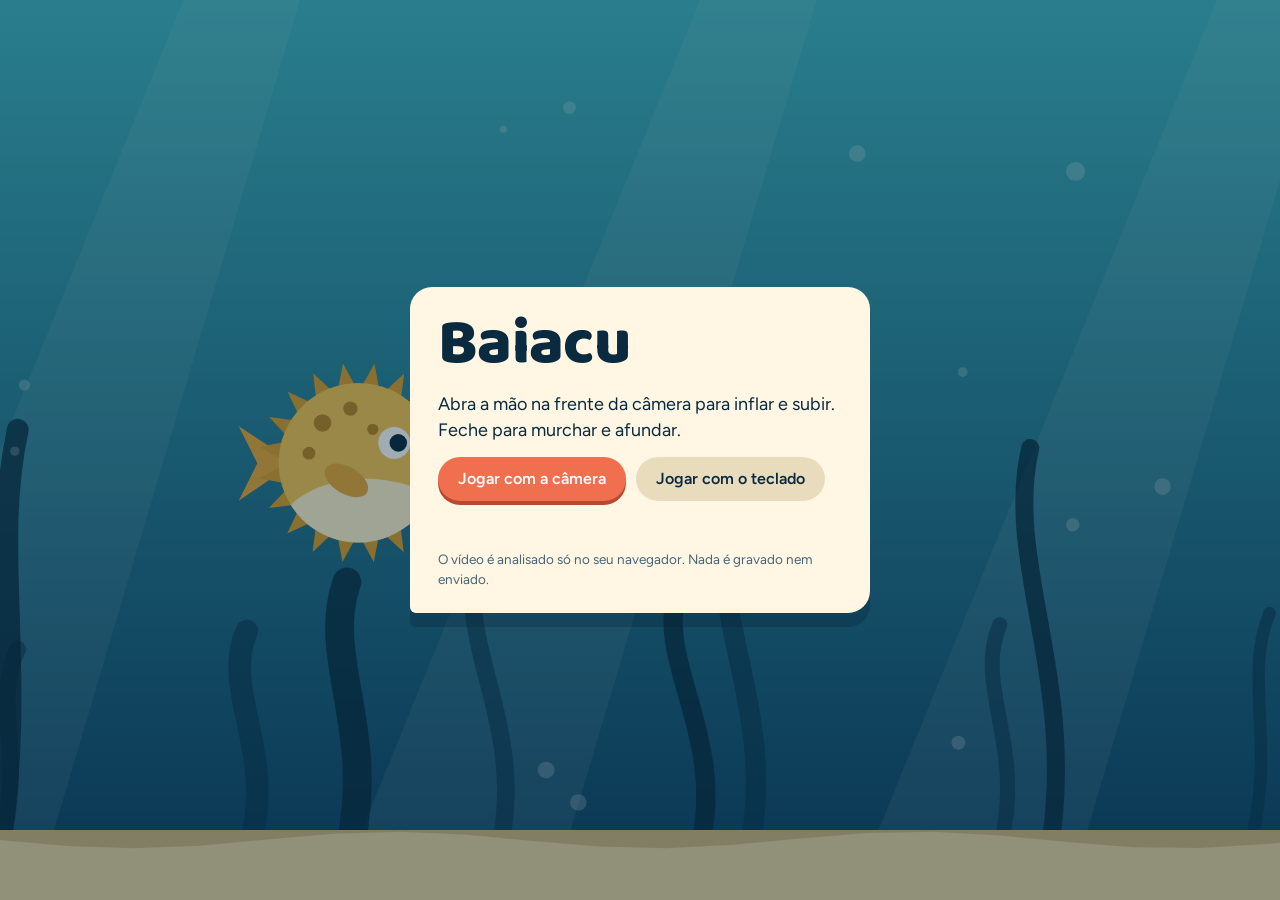
==== baiacu/index.html @ 3c00536a "primeiro commit" ====
<!doctype html>
<html lang="pt-BR">
<head>
<meta charset="utf-8">
<meta name="viewport" content="width=device-width, initial-scale=1">
<title>Baiacu</title>
<link rel="preconnect" href="https://fonts.googleapis.com">
<link rel="stylesheet" href="https://fonts.googleapis.com/css2?family=Baloo+2:wght@600;800&family=Figtree:wght@400;600&display=swap">
<link rel="stylesheet" href="style.css">
</head>
<body>
<div id="stage">
  <canvas id="game" aria-label="Jogo Baiacu"></canvas>

  <button id="pauseBtn" hidden aria-label="Pausar">Pausar</button>

  <div id="cam" hidden>
    <div id="camBox">
      <video id="video" playsinline muted></video>
      <canvas id="camOverlay" width="380" height="285"></canvas>
    </div>
    <div id="camInfo"><span>Abertura</span><div class="bar"><i id="camBar"></i></div><span id="camPct">0%</span></div>
  </div>

  <section id="tutorial" hidden aria-live="polite">
    <div id="tutGesture">
      <div id="tutStep" class="eyebrow">Passo 1 de 4</div>
      <h2 id="tutTitle">Mostre a mão para a câmera</h2>
      <p id="tutHint"></p>
      <p id="tutWarn" hidden>Não estou vendo a mão. Traga ela de volta para a frente da câmera.</p>
    </div>
    <div id="tutFinal" hidden>
      <div class="eyebrow">Pronto</div>
      <h2>Antes de mergulhar</h2>
      <ul>
        <li>Desvie dos corais. Nas <b>fendas estreitas</b> (rosa) o baiacu inflado não passa.</li>
        <li>Pegue as pérolas para ganhar pontos.</li>
        <li>Você tem 3 vidas.</li>
        <li id="tutPauseTip">Se a mão sair da câmera, o jogo pausa sozinho.</li>
      </ul>
    </div>
    <div class="bar" id="tutBarWrap"><i id="tutBar"></i></div>
    <div class="tut-foot">
      <button class="link" id="tutSkip">Pular tutorial</button>
      <button class="primary" id="tutGo" hidden>Começar</button>
    </div>
  </section>

  <section class="screen" id="screenStart">
    <div class="card">
      <h1>Baiacu</h1>
      <p class="lede">Abra a mão na frente da câmera para inflar e subir. Feche para murchar e afundar.</p>
      <div class="row">
        <button class="primary" id="btnCam">Jogar com a câmera</button>
        <button id="btnKeys">Jogar com o teclado</button>
      </div>
      <p class="status" id="startStatus" role="status"></p>
      <p class="fine">O vídeo é analisado só no seu navegador. Nada é gravado nem enviado.</p>
    </div>
  </section>

  <section class="screen" id="screenPause" hidden>
    <div class="card">
      <h2 id="pauseTitle">Cadê a mão?</h2>
      <p id="pauseText">Mostre a mão para a câmera para continuar.</p>
      <div class="row">
        <button class="primary" id="btnResume">Continuar</button>
        <button id="btnToKeys">Trocar para o teclado</button>
      </div>
    </div>
  </section>

  <section class="screen" id="screenOver" hidden>
    <div class="card">
      <h2>Fim de jogo</h2>
      <div class="score-line">
        <div><b id="overScore">0</b><span>Pontos</span></div>
        <div><b id="overBest">0</b><span>Recorde da sessão</span></div>
      </div>
      <div class="row">
        <button class="primary" id="btnAgain">Jogar de novo</button>
        <button id="btnTutAgain">Rever tutorial</button>
      </div>
    </div>
  </section>
</div>

<script src="game.js"></script>
</body>
</html>
---- baiacu/style.css ----
/* Layout: o canvas ocupa a janela inteira; cartões de papel flutuam sobre a água. */
:root {
  color-scheme: dark;
  --agua-raso: #3fb6c2;
  --agua-fundo: #0c3f63;
  --areia: #e7d3a1;
  --papel: #fff7e3;
  --tinta: #0a2a40;
  --tinta-suave: #47657a;
  --coral: #ef6f4f;
  --baiacu: #f4c653;
  --foco: #ffe08a;
  --display: "Baloo 2", "Trebuchet MS", system-ui, sans-serif;
  --texto: "Figtree", "Segoe UI", system-ui, sans-serif;
}
* { box-sizing: border-box; }
html, body { height: 100%; margin: 0; }
body {
  background: var(--agua-fundo);
  color: var(--tinta);
  font-family: var(--texto);
  font-size: 16px;
  line-height: 1.45;
  overflow: hidden;
}
[hidden] { display: none !important; }

#stage {
  position: fixed; inset: 0;
  display: grid; place-items: center;
  background: linear-gradient(var(--agua-raso) 0 50%, #cdb67f 50% 100%);
  touch-action: none; user-select: none;
}
#game { display: block; }

/* ---------- cartões ---------- */
.screen {
  position: absolute; inset: 0;
  display: grid; place-items: center;
  padding: 16px;
  background: rgba(6, 34, 54, .38);
}
.card {
  width: min(460px, 100%);
  background: var(--papel);
  border-radius: 22px 22px 22px 6px;
  padding: 26px 28px 24px;
  box-shadow: 0 14px 0 rgba(6, 34, 54, .28);
  display: flex; flex-direction: column; gap: 14px;
}
.card h1, .card h2 {
  font-family: var(--display); font-weight: 800; line-height: 1;
  margin: 0; text-wrap: balance;
}
.card h1 { font-size: clamp(44px, 9vw, 64px); letter-spacing: -.01em; }
.card h2 { font-size: 32px; }
.card p { margin: 0; }
.lede { font-size: 18px; }
.fine { font-size: 13.5px; color: var(--tinta-suave); }
.status { font-size: 14.5px; font-weight: 600; color: #a13a1e; min-height: 1.45em; }
.status.ok { color: var(--tinta-suave); }
.row { display: flex; flex-wrap: wrap; gap: 10px; }

button {
  font: 600 16px/1 var(--texto);
  border: 0; border-radius: 999px;
  padding: 14px 20px; cursor: pointer;
  color: var(--tinta); background: #e9dcbd;
}
button.primary { background: var(--coral); color: #fff; box-shadow: 0 4px 0 #b6492f; }
button.primary:active { transform: translateY(2px); box-shadow: 0 2px 0 #b6492f; }
button.link { background: none; padding: 6px 2px; text-decoration: underline; color: var(--tinta-suave); }
button:disabled { opacity: .55; cursor: progress; }
button:focus-visible { outline: 3px solid var(--foco); outline-offset: 3px; }

.score-line { display: flex; gap: 28px; font-family: var(--display); }
.score-line div { display: flex; flex-direction: column; }
.score-line b { font-size: 46px; line-height: 1; font-weight: 800; font-variant-numeric: tabular-nums; }
.score-line span { font: 600 12px var(--texto); letter-spacing: .08em; text-transform: uppercase; color: var(--tinta-suave); }

/* ---------- tutorial ---------- */
#tutorial {
  position: absolute; right: 16px; top: 16px;
  width: min(400px, calc(100% - 32px));
  background: var(--papel);
  border-radius: 18px 18px 18px 6px;
  padding: 16px 20px 16px;
  box-shadow: 0 8px 0 rgba(6, 34, 54, .25);
  display: flex; flex-direction: column; gap: 8px;
}
.eyebrow { font: 600 12px var(--texto); letter-spacing: .08em; text-transform: uppercase; color: var(--tinta-suave); }
#tutorial h2 { font: 800 26px/1.05 var(--display); margin: 2px 0 6px; }
#tutWarn { margin: 0; font-weight: 600; color: #a13a1e; }
#tutHint { margin: 0; }
.bar { height: 10px; border-radius: 99px; background: #e4d6b3; overflow: hidden; }
.bar i { display: block; height: 100%; width: 0; background: var(--coral); border-radius: 99px; }
#tutFinal ul { margin: 0; padding-left: 20px; display: flex; flex-direction: column; gap: 4px; }
.tut-foot { display: flex; justify-content: space-between; align-items: center; gap: 10px; }

/* ---------- câmera ---------- */
#cam {
  position: absolute; right: 16px; bottom: 16px;
  width: clamp(120px, 20vw, 190px);
  display: flex; flex-direction: column; gap: 6px;
  pointer-events: none; z-index: 5;   /* fica acima das telas, para a pessoa se ver ao voltar com a mão */
}
#camBox {
  position: relative; aspect-ratio: 4 / 3;
  border-radius: 14px; overflow: hidden;
  border: 3px solid var(--papel); background: #06263a;
}
#camBox.lost { border-color: var(--coral); }
#video, #camOverlay {
  position: absolute; inset: 0; width: 100%; height: 100%;
  object-fit: cover; transform: scaleX(-1);
}
#camInfo {
  display: flex; align-items: center; gap: 8px;
  font: 600 12px var(--texto); color: var(--papel);
  background: rgba(6, 34, 54, .78); border-radius: 99px; padding: 5px 10px;
}
#camInfo .bar { flex: 1; height: 8px; background: rgba(255,247,227,.3); }
#camInfo .bar i { background: var(--baiacu); }
#camPct { min-width: 4ch; text-align: right; font-variant-numeric: tabular-nums; }

#pauseBtn {
  position: absolute; right: 16px; top: 16px;
  padding: 10px 14px; background: rgba(255,247,227,.9);
}
@media (prefers-reduced-motion: reduce) { * { animation: none !important; transition: none !important; } }
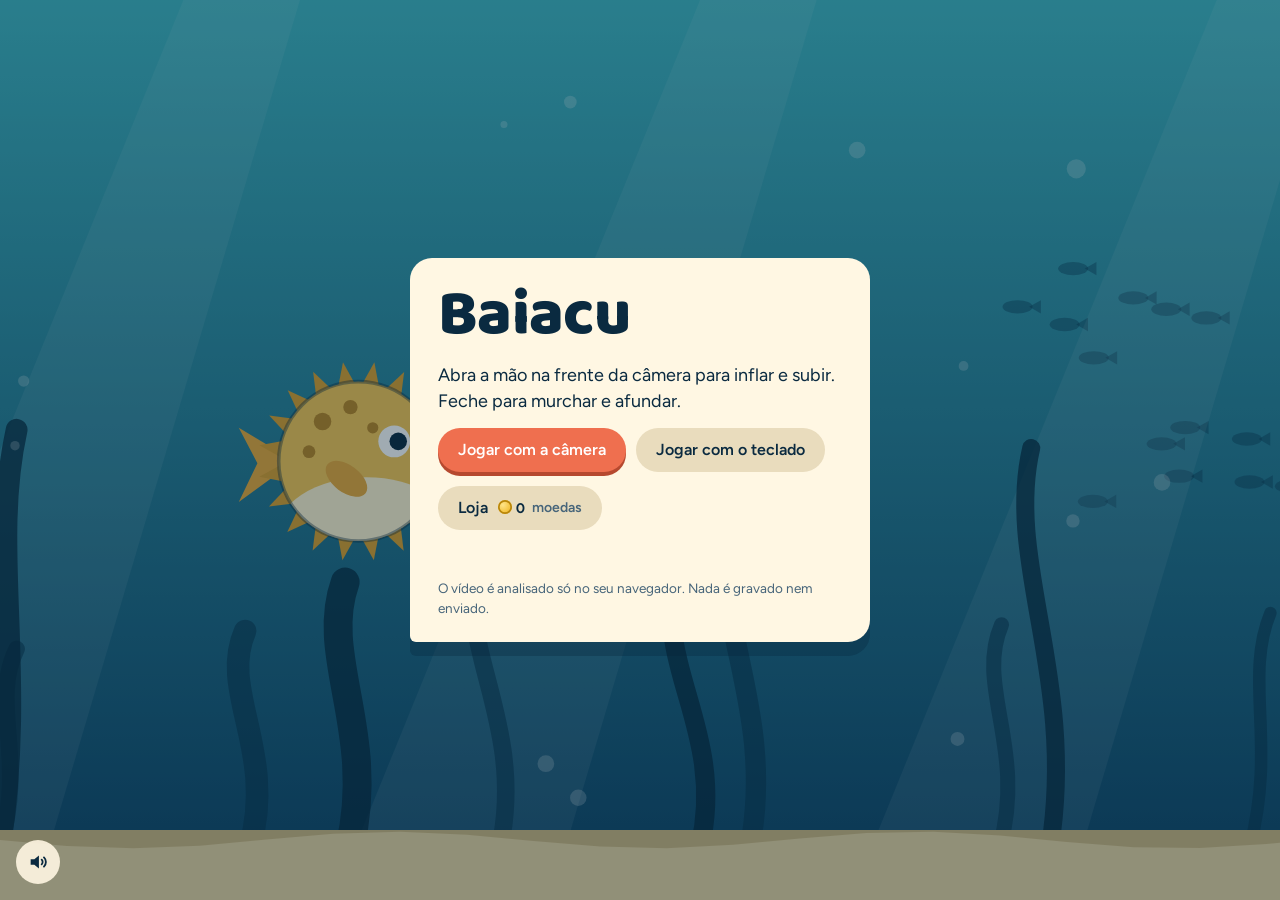
==== commit 1c990ed4: "loja" ====
--- a/baiacu/index.html
+++ b/baiacu/index.html
@@ -13,6 +13,18 @@
   <canvas id="game" aria-label="Jogo Baiacu"></canvas>
 
   <button id="pauseBtn" hidden aria-label="Pausar">Pausar</button>
+
+  <button id="soundBtn" aria-pressed="true" aria-label="Desligar o som">
+    <svg viewBox="0 0 24 24" width="22" height="22" aria-hidden="true">
+      <path d="M4 9h4l5-4v14l-5-4H4z" fill="currentColor"/>
+      <g class="on" fill="none" stroke="currentColor" stroke-width="2" stroke-linecap="round">
+        <path d="M16 9.5a3.5 3.5 0 0 1 0 5"/><path d="M18.5 7a7 7 0 0 1 0 10"/>
+      </g>
+      <g class="off" fill="none" stroke="currentColor" stroke-width="2" stroke-linecap="round">
+        <path d="M16 9.5l5 5M21 9.5l-5 5"/>
+      </g>
+    </svg>
+  </button>
 
   <div id="cam" hidden>
     <div id="camBox">
@@ -54,6 +66,7 @@
         <button class="primary" id="btnCam">Jogar com a câmera</button>
         <button id="btnKeys">Jogar com o teclado</button>
       </div>
+      <button class="shop-open" id="btnShopStart">Loja <span class="wallet"><i class="coin" aria-hidden="true"></i><b id="startCoins">0</b> moedas</span></button>
       <p class="status" id="startStatus" role="status"></p>
       <p class="fine">O vídeo é analisado só no seu navegador. Nada é gravado nem enviado.</p>
     </div>
@@ -73,18 +86,50 @@
   <section class="screen" id="screenOver" hidden>
     <div class="card">
       <h2>Fim de jogo</h2>
+      <p class="badge" id="overRecord" hidden>Novo recorde!</p>
       <div class="score-line">
         <div><b id="overScore">0</b><span>Pontos</span></div>
-        <div><b id="overBest">0</b><span>Recorde da sessão</span></div>
+        <div class="best"><b id="overBest">0</b><span>Recorde</span></div>
       </div>
+      <dl class="earnings">
+        <div><dt>Das pérolas</dt><dd><i class="coin" aria-hidden="true"></i><span id="overPearlCoins">+0</span></dd></div>
+        <div><dt>Da pontuação</dt><dd><i class="coin" aria-hidden="true"></i><span id="overScoreCoins">+0</span></dd></div>
+        <div class="total"><dt>Saldo</dt><dd><i class="coin" aria-hidden="true"></i><span id="overCoins">0</span></dd></div>
+      </dl>
       <div class="row">
         <button class="primary" id="btnAgain">Jogar de novo</button>
         <button id="btnTutAgain">Rever tutorial</button>
+        <button id="btnShopOver">Loja</button>
+      </div>
+    </div>
+  </section>
+
+  <section class="screen" id="screenShop" hidden aria-labelledby="shopTitle">
+    <div class="card shop">
+      <div class="shop-head">
+        <h2 id="shopTitle">Loja</h2>
+        <span class="wallet" aria-live="polite"><i class="coin" aria-hidden="true"></i><b id="shopCoins">0</b> moedas</span>
+      </div>
+      <div class="shop-body">
+        <canvas id="shopPreview" width="220" height="220" role="img" aria-label="Seu baiacu com o que está equipado"></canvas>
+        <div class="shop-main">
+          <div class="tabs" id="shopTabs" role="tablist" aria-label="Categorias">
+            <button role="tab" id="tabCores" aria-selected="true" aria-controls="shopList">Cores</button>
+            <button role="tab" id="tabRoupas" aria-selected="false" aria-controls="shopList" tabindex="-1">Roupas</button>
+          </div>
+          <div id="shopList" role="tabpanel" aria-label="Itens"></div>
+        </div>
+      </div>
+      <div class="shop-foot">
+        <span class="fine">Pérola: 1 moeda na hora. Fim de partida: 10 pontos viram 5 moedas.</span>
+        <button id="shopBack">Voltar</button>
       </div>
     </div>
   </section>
 </div>
 
+<script src="audio.js"></script>
+<script src="loja.js"></script>
 <script src="game.js"></script>
 </body>
 </html>
--- a/baiacu/style.css
+++ b/baiacu/style.css
@@ -77,6 +77,13 @@
 .score-line div { display: flex; flex-direction: column; }
 .score-line b { font-size: 46px; line-height: 1; font-weight: 800; font-variant-numeric: tabular-nums; }
 .score-line span { font: 600 12px var(--texto); letter-spacing: .08em; text-transform: uppercase; color: var(--tinta-suave); }
+#screenOver.record .best b { color: var(--coral); }
+.badge {
+  align-self: flex-start;
+  font: 800 15px/1 var(--display); letter-spacing: .02em;
+  padding: 7px 12px 5px; border-radius: 99px;
+  background: var(--baiacu); color: var(--tinta);
+}
 
 /* ---------- tutorial ---------- */
 #tutorial {
@@ -127,4 +134,77 @@
   position: absolute; right: 16px; top: 16px;
   padding: 10px 14px; background: rgba(255,247,227,.9);
 }
+/* ---------- moedas ---------- */
+.coin {
+  display: inline-block; width: 1em; height: 1em; border-radius: 50%;
+  vertical-align: -.14em; margin-right: .3em;
+  background: radial-gradient(circle at 35% 35%, #ffe58a, #f5c542 55%, #d9a425);
+  box-shadow: inset 0 0 0 .12em #b8860b;
+}
+.wallet { font-weight: 600; color: var(--tinta-suave); white-space: nowrap; }
+.wallet b { color: var(--tinta); font-variant-numeric: tabular-nums; margin-right: .25em; }
+.shop-open { align-self: flex-start; display: inline-flex; gap: 10px; align-items: center; }
+.shop-open .wallet { font-size: 14px; }
+
+.earnings { display: flex; flex-wrap: wrap; gap: 6px 22px; margin: 0; padding: 12px 14px; border-radius: 14px; background: #f3e8cc; }
+.earnings div { display: flex; flex-direction: column; }
+.earnings dt { font: 600 12px var(--texto); letter-spacing: .06em; text-transform: uppercase; color: var(--tinta-suave); }
+.earnings dd { margin: 0; font: 800 22px/1.2 var(--display); font-variant-numeric: tabular-nums; }
+.earnings .total { margin-left: auto; }
+
+/* ---------- loja ---------- */
+.card.shop {
+  width: min(780px, 100%);
+  max-height: calc(100vh - 32px); max-height: calc(100dvh - 32px);
+  padding: 20px 22px; gap: 12px;
+}
+.shop-head { display: flex; align-items: baseline; justify-content: space-between; gap: 12px; flex-wrap: wrap; }
+.shop-body { display: flex; gap: 18px; min-height: 0; flex: 1; }
+#shopPreview {
+  flex: none; width: 110px; height: 110px; align-self: flex-start;
+  border-radius: 18px; background: linear-gradient(var(--agua-raso), var(--agua-fundo));
+}
+.shop-main { display: flex; flex-direction: column; gap: 10px; min-width: 0; min-height: 0; flex: 1; }
+.tabs { display: flex; gap: 6px; }
+.tabs [role="tab"] { padding: 10px 16px; background: transparent; box-shadow: inset 0 0 0 2px #e4d6b3; }
+.tabs [aria-selected="true"] { background: var(--tinta); color: var(--papel); box-shadow: none; }
+#shopList { overflow-y: auto; min-height: 0; flex: 1; padding: 2px 4px 4px 2px; }
+#shopList h3 { font: 800 18px var(--display); margin: 8px 0 6px; }
+#shopList h3:first-child { margin-top: 0; }
+.grid { display: grid; grid-template-columns: repeat(auto-fill, minmax(210px, 1fr)); gap: 10px; }
+.item {
+  display: grid; grid-template-columns: 72px 1fr; grid-template-rows: auto auto; gap: 4px 10px;
+  align-items: center; padding: 8px 10px 10px 8px; border-radius: 14px;
+  background: #f3e8cc;
+}
+.item.is-on { background: #fde9a6; box-shadow: inset 0 0 0 2px var(--baiacu); }
+.thumb { grid-row: 1 / 3; width: 72px; height: 72px; border-radius: 12px; background: linear-gradient(var(--agua-raso), var(--agua-fundo)); }
+.item-info { display: flex; flex-direction: column; gap: 2px; min-width: 0; }
+.item-info b { font-size: 14.5px; line-height: 1.2; }
+.price { font-size: 14px; font-weight: 600; font-variant-numeric: tabular-nums; }
+.tag { font: 600 11px var(--texto); letter-spacing: .06em; text-transform: uppercase; color: #8a5d00; }
+.buy { padding: 8px 12px; font-size: 14px; }
+.buy.comprar { background: var(--coral); color: #fff; }
+.buy.equipar { background: var(--tinta); color: var(--papel); }
+.buy.tirar { background: transparent; box-shadow: inset 0 0 0 2px var(--tinta-suave); }
+.buy:disabled { cursor: not-allowed; opacity: 1; }
+.buy.falta { background: #e9dcbd; color: #7d6a45; }
+.buy.equipado { background: transparent; color: #8a5d00; }
+.shop-foot { display: flex; align-items: center; justify-content: space-between; gap: 12px; flex-wrap: wrap; }
+@media (max-width: 560px) {
+  .shop-body { flex-direction: column; }
+  #shopPreview { align-self: center; width: 90px; height: 90px; }
+}
+
+/* Botão de som: sempre visível, acima das telas. */
+#soundBtn {
+  position: absolute; left: 16px; bottom: 16px; z-index: 6;
+  width: 44px; height: 44px; padding: 0;
+  display: grid; place-items: center;
+  background: rgba(255,247,227,.9); color: var(--tinta);
+}
+#soundBtn[aria-pressed="true"] .off,
+#soundBtn[aria-pressed="false"] .on { display: none; }
+#soundBtn[aria-pressed="false"] { background: rgba(255,247,227,.6); }
+
 @media (prefers-reduced-motion: reduce) { * { animation: none !important; transition: none !important; } }
